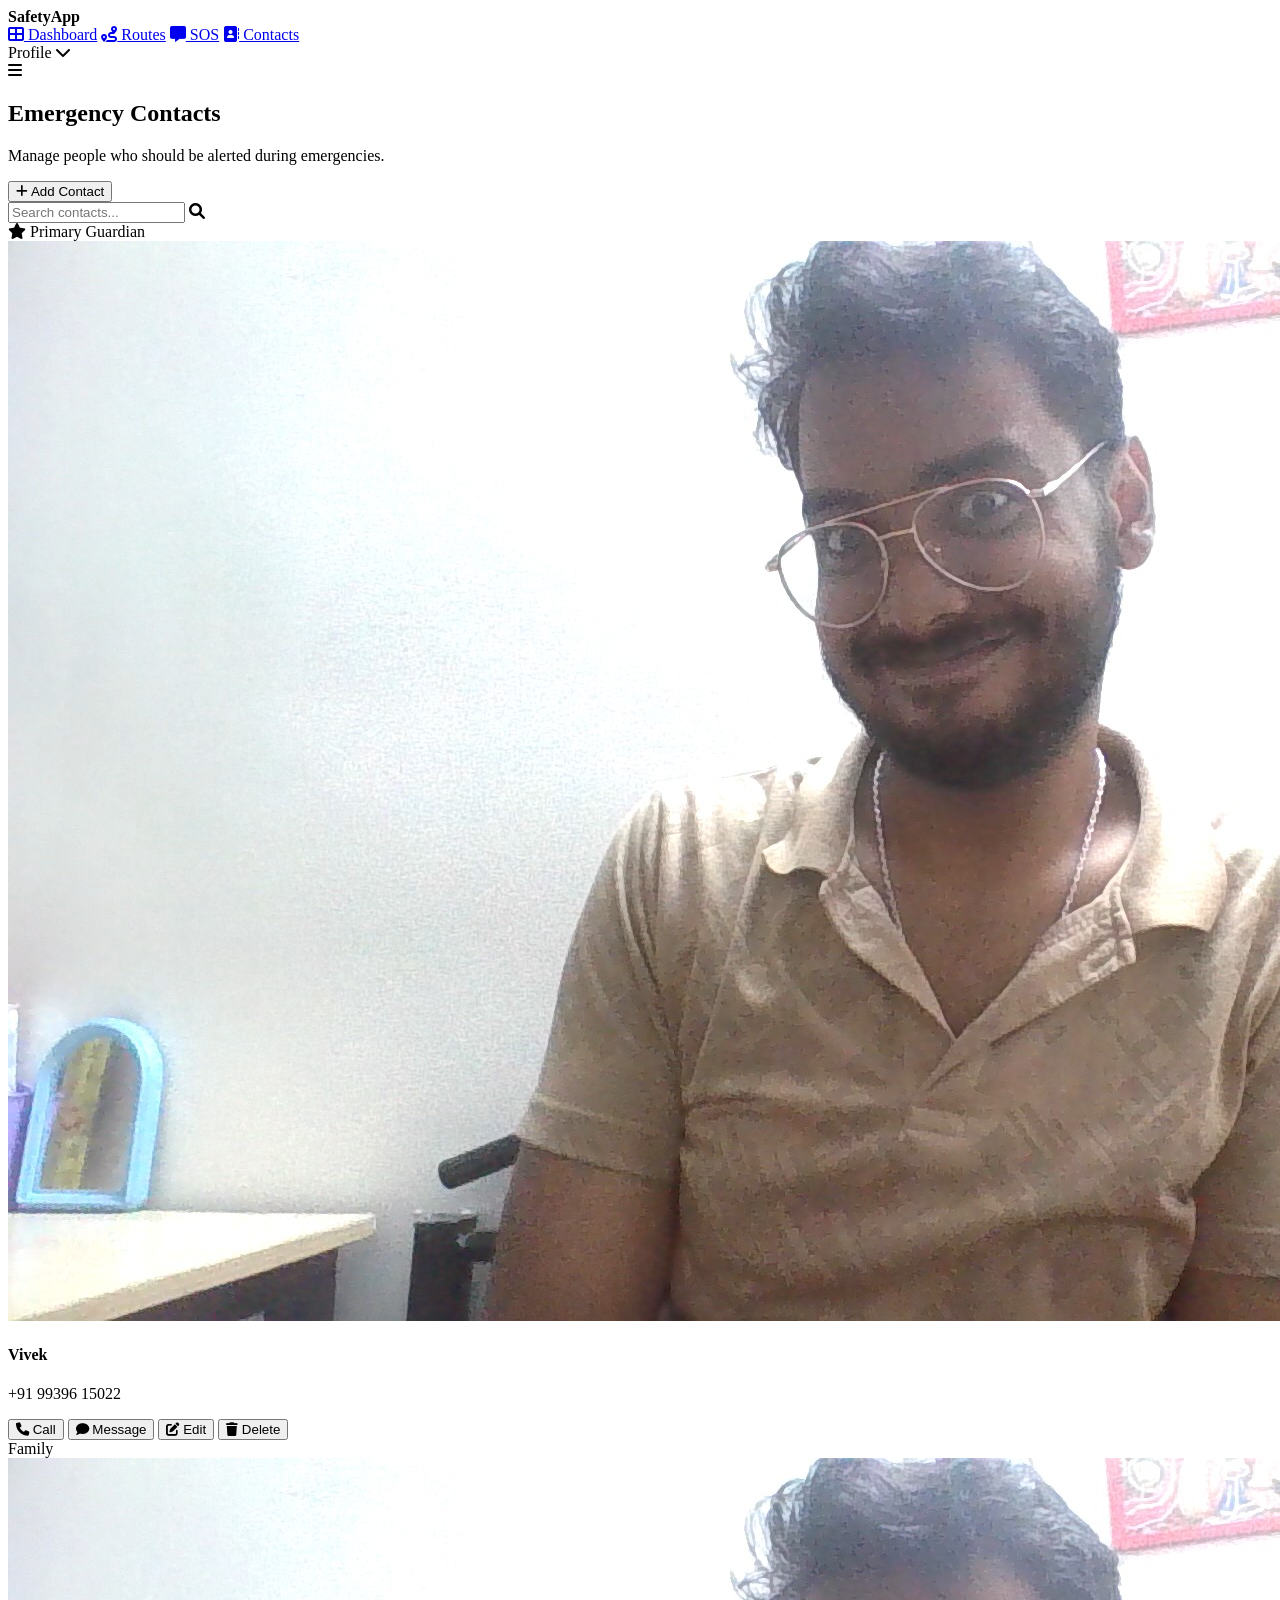
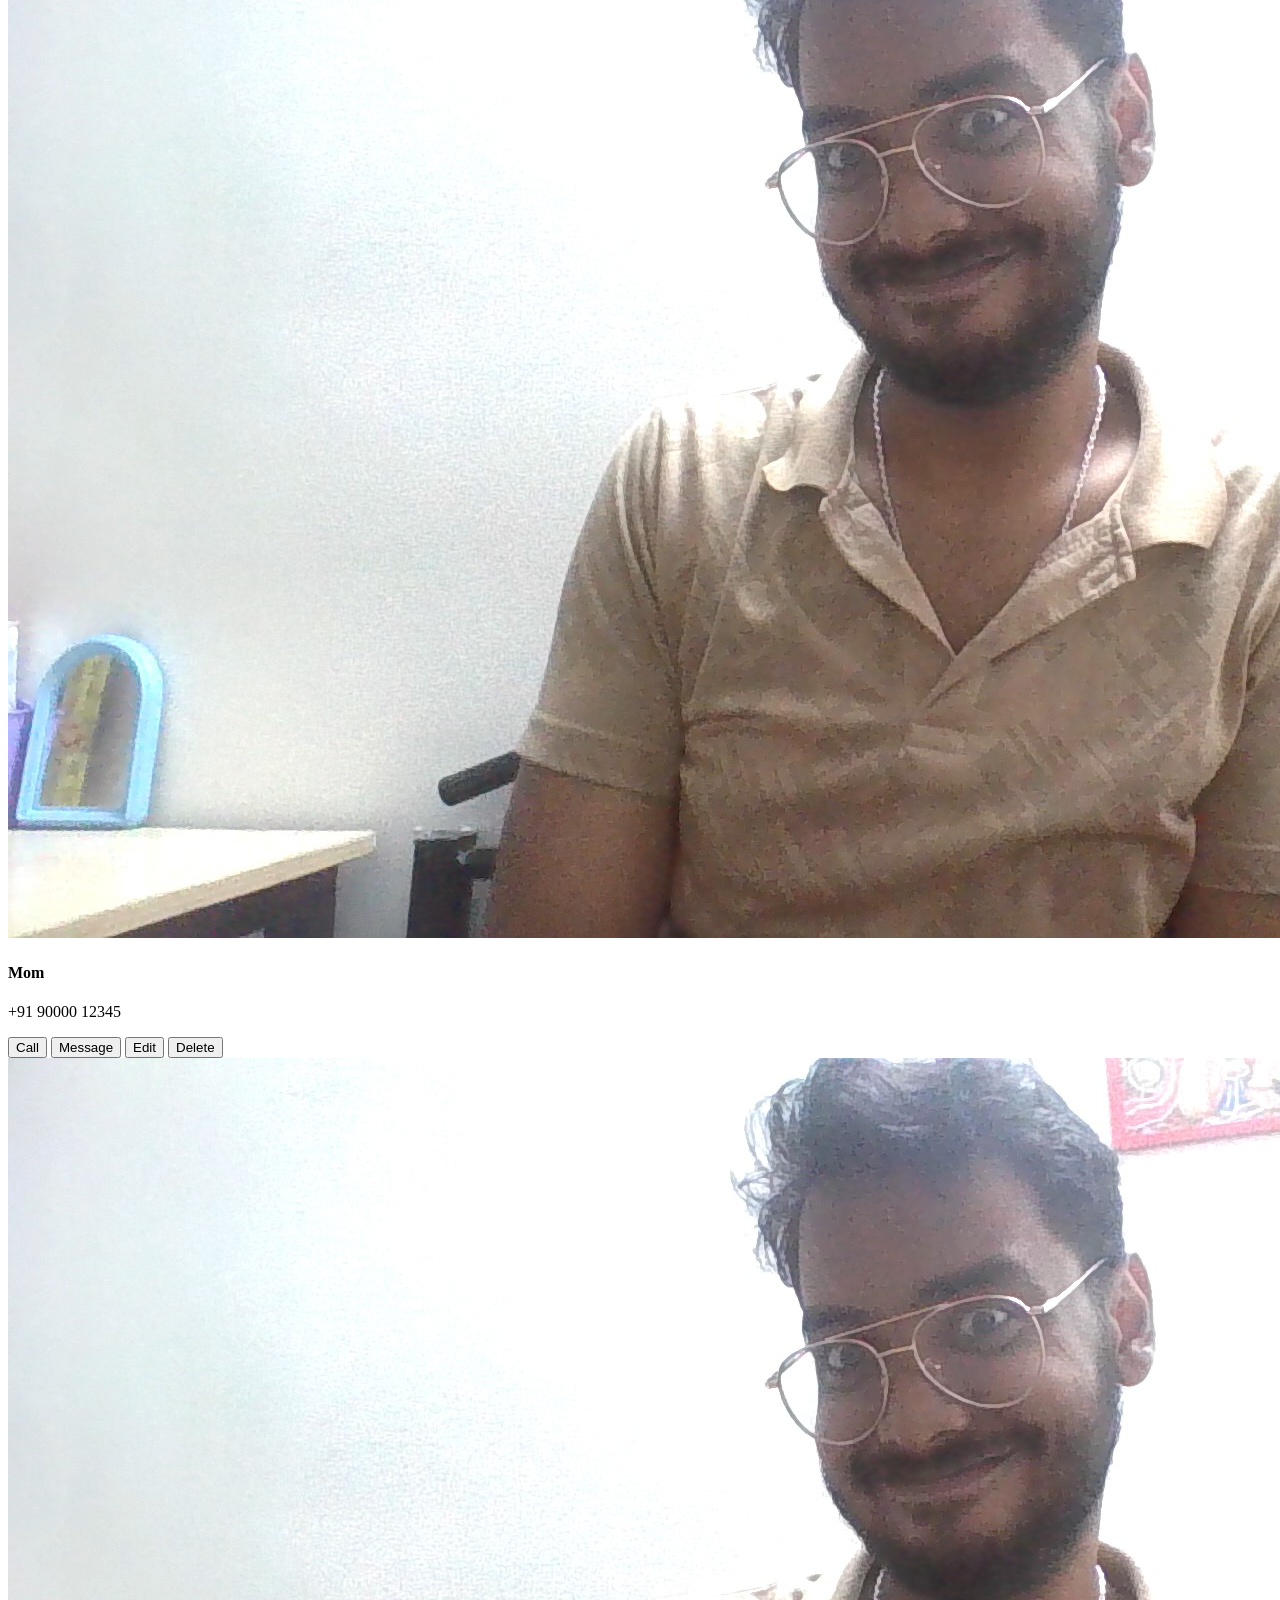
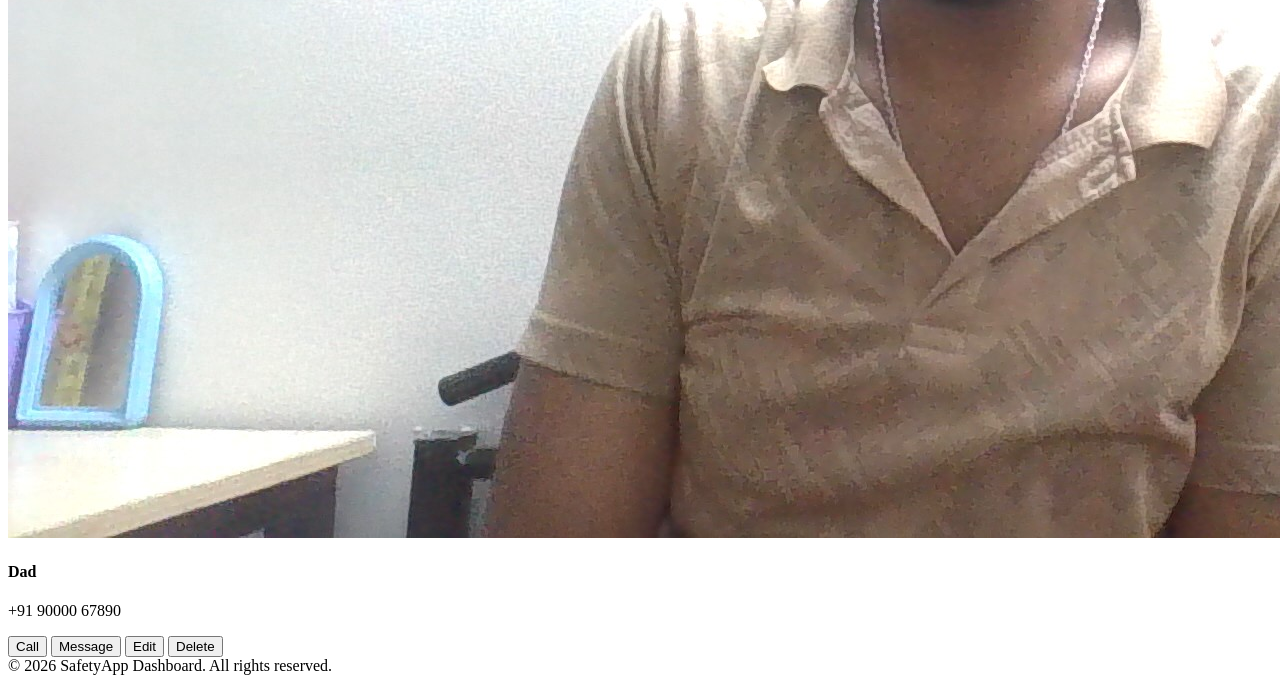
==== frontend/pages/Contacts.html @ 90643b85 "Updated Theme Renamed 3 files - of vivek and 1 file of shraddha" ====
<!DOCTYPE html>
<html lang="en">
<head>
    <meta charset="UTF-8">
    <meta name="viewport" content="width=device-width, initial-scale=1.0">
    <title>Emergency Contacts Dashboard</title>
    <link href="https://fonts.googleapis.com/css2?family=Inter:wght@400;500;600&display=swap" rel="stylesheet">
    <link rel="stylesheet" href="https://cdnjs.cloudflare.com/ajax/libs/font-awesome/6.0.0/css/all.min.css">
    <link rel="stylesheet" href="../css/style2.css">
</head>
<body>

    <header>
        <div class="logo"><strong>SafetyApp</strong></div>
        <nav class="nav-links" id="navMenu">
            <a href="#"><i class="fas fa-th-large"></i> Dashboard</a>
            <a href="#"><i class="fas fa-route"></i> Routes</a>
            <a href="#"><i class="fas fa-comment-alt"></i> SOS</a>
            <a href="#" class="active"><i class="fas fa-address-book"></i> Contacts</a>
        </nav>
        <div class="profile">Profile <i class="fas fa-chevron-down"></i></div>
        
        <div class="menu-toggle" onclick="toggleMenu()"><i class="fas fa-bars"></i></div>
    </header>

    <main class="container">
        <section class="page-header">
            <h1>Emergency Contacts</h1>
            <p>Manage people who should be alerted during emergencies.</p>
        </section>

        <div class="toolbar">
            <button class="btn-add"><i class="fas fa-plus"></i> Add Contact</button>
            <div class="search-container">
                <input type="text" id="searchInput" placeholder="Search contacts..." onkeyup="filterContacts()">
                <i class="fas fa-search"></i>
            </div>
        </div>

        <div class="contact-group">
            <div class="group-header">
                <i class="fas fa-star primary-star"></i> Primary Guardian
            </div>
            <div class="contact-row contact-item">
                <div class="contact-info">
                    <img src="../resources/image.jpg" alt="John" class="avatar">
                    <div class="details">
                        <h4 class="name">Vivek</h4>
                        <p>+91 99396 15022</p>
                    </div>
                </div>
                <div class="actions">
                    <button class="btn btn-blue"><i class="fas fa-phone"></i> Call</button>
                    <button class="btn btn-blue"><i class="fas fa-comment"></i> Message</button>
                    <button class="btn btn-outline"><i class="fas fa-edit"></i> Edit</button>
                    <button class="btn btn-delete"><i class="fas fa-trash"></i> Delete</button>
                </div>
            </div>
        </div>

        <div class="contact-group">
            <div class="group-header">Family</div>
            <div class="contact-row contact-item">
                <div class="contact-info">
                    <img src="../resources/image.jpg" alt="Mom" class="avatar">
                    <div class="details">
                        <h4 class="name">Mom</h4>
                        <p>+91 90000 12345</p>
                    </div>
                </div>
                <div class="actions">
                    <button class="btn btn-blue">Call</button>
                    <button class="btn btn-blue">Message</button>
                    <button class="btn btn-outline">Edit</button>
                    <button class="btn btn-delete">Delete</button>
                </div>
            </div>
            <div class="contact-row contact-item">
                <div class="contact-info">
                    <img src="../resources/image.jpg" alt="Dad" class="avatar">
                    <div class="details">
                        <h4 class="name">Dad</h4>
                        <p>+91 90000 67890</p>
                    </div>
                </div>
                <div class="actions">
                    <button class="btn btn-blue">Call</button>
                    <button class="btn btn-blue">Message</button>
                    <button class="btn btn-outline">Edit</button>
                    <button class="btn btn-delete">Delete</button>
                </div>
            </div>
        </div>
        
    </main>

    <footer>
        &copy; 2026 SafetyApp Dashboard. All rights reserved.
    </footer>

    <script src="../Scripts/script.js"></script>
</body>
</html>
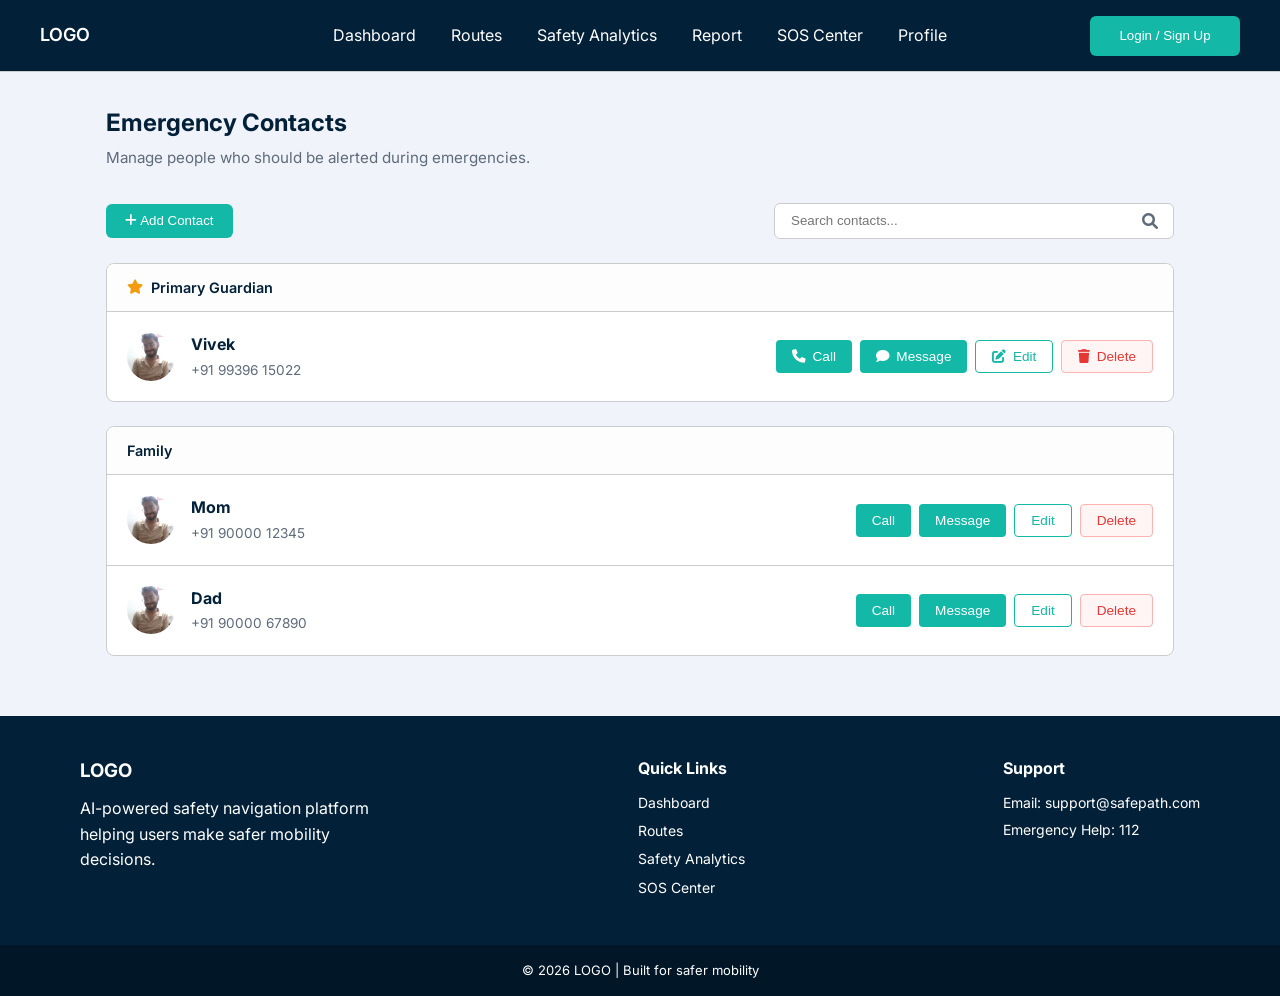
==== commit b535ad33: "Adding new pages" ====
--- a/frontend/pages/Contacts.html
+++ b/frontend/pages/Contacts.html
@@ -6,21 +6,21 @@
     <title>Emergency Contacts Dashboard</title>
     <link href="https://fonts.googleapis.com/css2?family=Inter:wght@400;500;600&display=swap" rel="stylesheet">
     <link rel="stylesheet" href="https://cdnjs.cloudflare.com/ajax/libs/font-awesome/6.0.0/css/all.min.css">
-    <link rel="stylesheet" href="../css/style2.css">
+    <link rel="stylesheet" href="../css/Contacts.css">
 </head>
 <body>
 
-    <header>
-        <div class="logo"><strong>SafetyApp</strong></div>
-        <nav class="nav-links" id="navMenu">
-            <a href="#"><i class="fas fa-th-large"></i> Dashboard</a>
-            <a href="#"><i class="fas fa-route"></i> Routes</a>
-            <a href="#"><i class="fas fa-comment-alt"></i> SOS</a>
-            <a href="#" class="active"><i class="fas fa-address-book"></i> Contacts</a>
+    <header class="header">
+        <div id="logo">LOGO</div>
+        <nav class="Nav">
+            <a href="dashboard.html">Dashboard</a>
+            <a href="route-analysis.html">Routes</a>
+            <a href="safteyanalysis.html">Safety Analytics</a>
+            <a href="report.html">Report</a>
+            <a href="sos-center.html">SOS Center</a>
+            <a href="profile.html">Profile</a>
         </nav>
-        <div class="profile">Profile <i class="fas fa-chevron-down"></i></div>
-        
-        <div class="menu-toggle" onclick="toggleMenu()"><i class="fas fa-bars"></i></div>
+        <button class="loginbtn">Login / Sign Up</button>
     </header>
 
     <main class="container">
@@ -94,8 +94,32 @@
         
     </main>
 
-    <footer>
-        &copy; 2026 SafetyApp Dashboard. All rights reserved.
+    <footer class="footer">
+        <div class="footer_container">
+            <div class="footer_brand">
+                <h3>LOGO</h3>
+                <p>AI-powered safety navigation platform helping users make safer mobility decisions.</p>
+            </div>
+            <div class="footer_links">
+                <h4>Quick Links</h4>
+                <a href="index.html">Dashboard</a>
+                <a href="#">Routes</a>
+                <a href="#">Safety Analytics</a>
+                <a href="sos-center.html">SOS Center</a>
+            </div>
+
+            <div class="footer_support">
+                <h4>Support</h4>
+                <p>Email: support@safepath.com</p>
+                <p>Emergency Help: 112</p>
+            </div>
+
+        </div>
+
+        <div class="footer_bottom">
+            <p>© 2026 LOGO | Built for safer mobility</p>
+        </div>
+
     </footer>
 
     <script src="../Scripts/script.js"></script>
--- a/frontend/css/Contacts.css
+++ b/frontend/css/Contacts.css
@@ -0,0 +1,326 @@
+:root {
+    --primary-blue: #14B8A6;
+    --bg-light: #F0F4FA;
+    --text-dark: #022038;
+    --text-muted: #5F6B7A;
+    --border-color: #ccc;
+    --white: #ffffff;
+    --danger: #E53935;
+}
+
+* {
+    box-sizing: border-box;
+    margin: 0;
+    padding: 0;
+}
+
+body {
+    font-family: 'Inter', sans-serif;
+    background-color: var(--bg-light);
+    color: var(--text-dark);
+    line-height: 1.6;
+}
+
+header {
+    background: var(--white);
+    border-bottom: 1px solid var(--border-color);
+    padding: 1rem 5%;
+    display: flex;
+    justify-content: space-between;
+    align-items: center;
+    position: sticky;
+    top: 0;
+    z-index: 1000;
+}
+
+.nav-links {
+    display: flex;
+    gap: 2rem;
+}
+
+.nav-links a {
+    text-decoration: none;
+    color: var(--text-dark);
+    font-weight: 500;
+    display: flex;
+    align-items: center;
+    gap: 0.5rem;
+}
+
+.nav-links a:hover, .nav-links a.active {
+    color: var(--primary-blue);
+}
+
+.menu-toggle {
+    display: none;
+    font-size: 1.5rem;
+    cursor: pointer;
+}
+
+.container {
+    max-width: 1100px;
+    margin: 2rem auto;
+    padding: 0 1rem;
+}
+
+.page-header {
+    margin-bottom: 2rem;
+}
+
+.page-header h1 {
+    font-size: 1.5rem;
+    margin-bottom: 0.25rem;
+}
+
+.page-header p {
+    color: var(--text-muted);
+    font-size: 0.95rem;
+}
+
+.toolbar {
+    display: flex;
+    justify-content: space-between;
+    align-items: center;
+    margin-bottom: 1.5rem;
+    gap: 1rem;
+    flex-wrap: wrap;
+}
+
+.btn-add {
+    background: var(--primary-blue);
+    color: white;
+    border: none;
+    padding: 0.6rem 1.2rem;
+    border-radius: 6px;
+    font-weight: 500;
+    cursor: pointer;
+    transition: opacity 0.2s;
+}
+
+.search-container {
+    position: relative;
+    flex-grow: 1;
+    max-width: 400px;
+}
+
+.search-container input {
+    width: 100%;
+    padding: 0.6rem 2.5rem 0.6rem 1rem;
+    border: 1px solid var(--border-color);
+    border-radius: 6px;
+    outline: none;
+}
+
+.search-container i {
+    position: absolute;
+    right: 1rem;
+    top: 50%;
+    transform: translateY(-50%);
+    color: var(--text-muted);
+}
+
+.contact-group {
+    background: var(--white);
+    border: 1px solid var(--border-color);
+    border-radius: 8px;
+    margin-bottom: 1.5rem;
+    overflow: hidden;
+}
+
+.group-header {
+    padding: 0.75rem 1.25rem;
+    background: #fdfdfd;
+    border-bottom: 1px solid var(--border-color);
+    font-weight: 600;
+    font-size: 0.9rem;
+    display: flex;
+    align-items: center;
+    gap: 0.5rem;
+}
+
+.primary-star { color: #f39c12; }
+
+.contact-row {
+    display: flex;
+    align-items: center;
+    padding: 1.25rem;
+    border-bottom: 1px solid var(--border-color);
+    flex-wrap: wrap;
+    gap: 1rem;
+}
+
+.contact-row:last-child { border-bottom: none; }
+
+.contact-info {
+    display: flex;
+    align-items: center;
+    gap: 1rem;
+    flex: 1;
+    min-width: 200px;
+}
+
+.avatar {
+    width: 48px;
+    height: 48px;
+    border-radius: 50%;
+    background: #ddd;
+    object-fit: cover;
+}
+
+.details h4 { font-size: 1rem; margin-bottom: 2px; }
+.details p { font-size: 0.85rem; color: var(--text-muted); }
+
+.actions {
+    display: flex;
+    gap: 0.5rem;
+    flex-wrap: wrap;
+}
+
+.btn {
+    padding: 0.5rem 1rem;
+    border-radius: 4px;
+    font-size: 0.85rem;
+    font-weight: 500;
+    cursor: pointer;
+    border: 1px solid var(--border-color);
+    display: flex;
+    align-items: center;
+    gap: 0.4rem;
+    transition: background 0.2s;
+}
+
+.btn-blue { background: var(--primary-blue); color: white; border: none; }
+.btn-outline { background: var(--white); color: var(--primary-blue); border: 1px solid var(--primary-blue); }
+.btn-delete { color: var(--danger); background: #fff5f5; border: 1px solid #feb2b2; }
+
+/* ===== Footer ===== */
+
+.footer{
+background:#022038;
+color:white;
+margin-top:60px;
+}
+
+.footer_container{
+display:flex;
+justify-content:space-between;
+padding:40px 80px;
+flex-wrap:wrap;
+gap:40px;
+}
+
+.footer_brand{
+max-width:300px;
+}
+
+.footer_brand h3{
+margin-bottom:10px;
+}
+
+.footer_links{
+display:flex;
+flex-direction:column;
+}
+
+.footer_links h4{
+margin-bottom:10px;
+}
+
+.footer_links a{
+color:white;
+text-decoration:none;
+margin-bottom:6px;
+font-size:14px;
+}
+
+.footer_links a:hover{
+color:#14B8A6;
+}
+
+.footer_support h4{
+margin-bottom:10px;
+}
+
+.footer_support p{
+font-size:14px;
+margin-bottom:5px;
+}
+
+.footer_bottom{
+text-align:center;
+padding:15px;
+background:#011626;
+font-size:13px;
+}
+
+@media (max-width: 768px) {
+    .nav-links {
+        display: none;
+        flex-direction: column;
+        position: absolute;
+        top: 60px;
+        left: 0;
+        width: 100%;
+        background: white;
+        padding: 1rem;
+        box-shadow: 0 4px 6px rgba(0,0,0,0.05);
+    }
+    .nav-links.active { display: flex; }
+    .menu-toggle { display: block; }
+    .contact-row { flex-direction: column; align-items: flex-start; }
+    .actions { width: 100%; justify-content: space-between; }
+    .btn { flex: 1; justify-content: center; }
+}
+
+/* ===== Navbar from Dashboard ===== */
+.header{
+background:#022038;
+height:72px;
+display:flex;
+align-items:center;
+justify-content:center;
+position:relative;
+z-index: 1000;
+}
+
+#logo{
+color:white;
+font-size:18px;
+font-weight:600;
+position:absolute;
+left:40px;
+}
+
+.Nav{
+display:flex;
+gap:35px;
+}
+
+.Nav a{
+text-decoration:none;
+color:white;
+font-size:16px;
+transition:0.2s;
+}
+
+.Nav a:hover{
+color:#14B8A6;
+}
+
+.loginbtn{
+position:absolute;
+right:40px;
+width:150px;
+height:40px;
+background:#14B8A6;
+border:none;
+border-radius:6px;
+color:white;
+cursor:pointer;
+}
+
+@media(max-width:900px){
+.Nav{
+display:none;
+}
+}
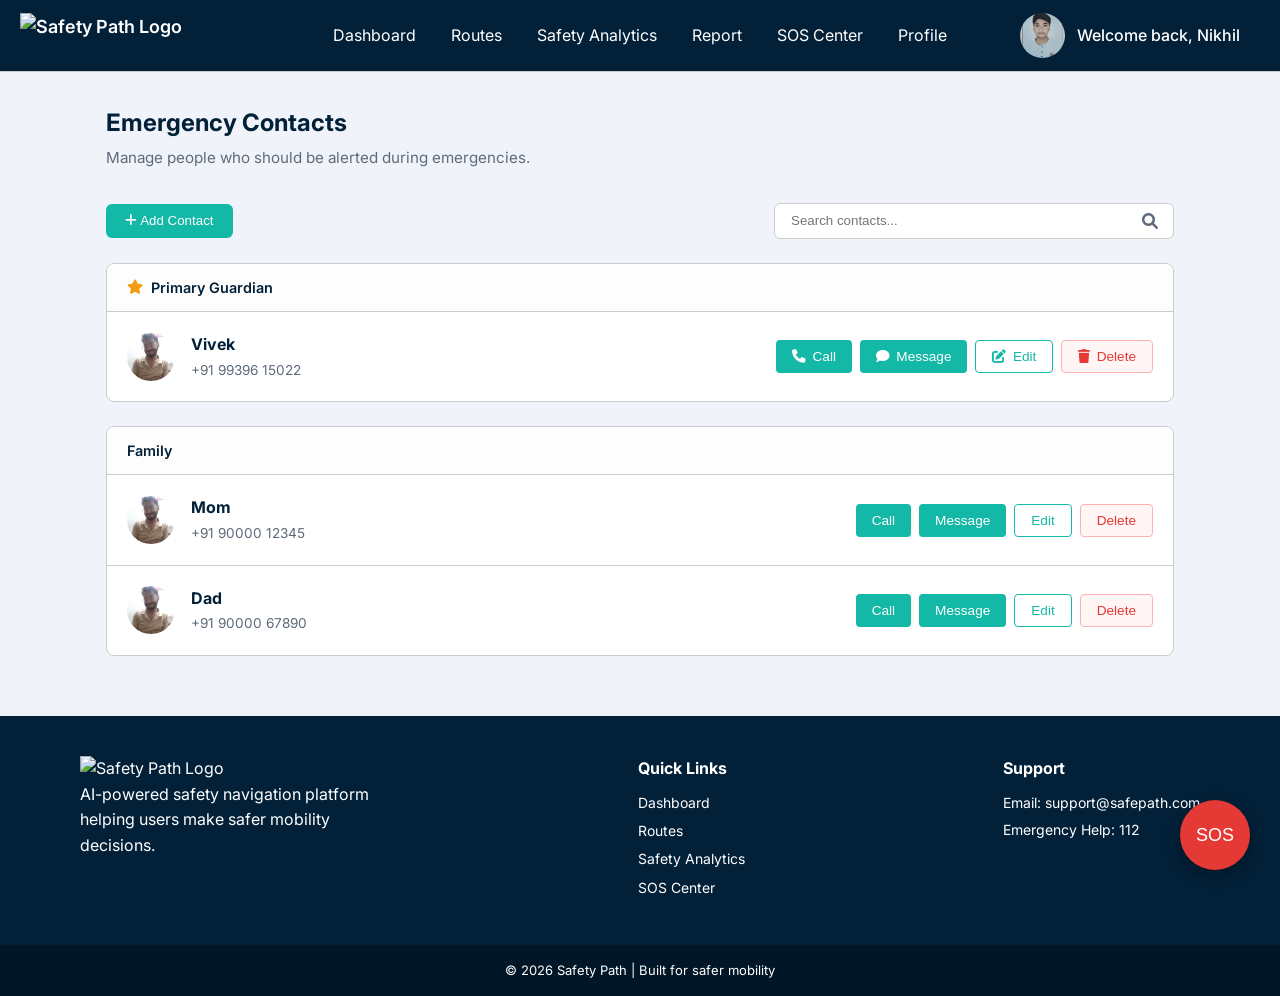
==== commit d6e15851: "Final Frontend" ====
--- a/frontend/pages/Contacts.html
+++ b/frontend/pages/Contacts.html
@@ -7,11 +7,13 @@
     <link href="https://fonts.googleapis.com/css2?family=Inter:wght@400;500;600&display=swap" rel="stylesheet">
     <link rel="stylesheet" href="https://cdnjs.cloudflare.com/ajax/libs/font-awesome/6.0.0/css/all.min.css">
     <link rel="stylesheet" href="../css/Contacts.css">
+    <link rel="stylesheet" href="../css/floating_sos.css">
+    <link rel="stylesheet" href="../css/nav_profile.css">
 </head>
 <body>
 
     <header class="header">
-        <div id="logo">LOGO</div>
+        <img id="logo" src="../resources/logo.png" alt="Safety Path Logo">
         <nav class="Nav">
             <a href="dashboard.html">Dashboard</a>
             <a href="route-analysis.html">Routes</a>
@@ -20,7 +22,14 @@
             <a href="sos-center.html">SOS Center</a>
             <a href="profile.html">Profile</a>
         </nav>
-        <button class="loginbtn">Login / Sign Up</button>
+                <div class="user-profile">
+            <img src="../resources/nikhil.jpg" alt="User Profile" class="profile-pic">
+                        <span class="user-name">Welcome back, Nikhil</span>
+            <div class="profile-dropdown">
+
+                <a href="login.html">Log Out</a>
+            </div>
+        </div>
     </header>
 
     <main class="container">
@@ -97,7 +106,7 @@
     <footer class="footer">
         <div class="footer_container">
             <div class="footer_brand">
-                <h3>LOGO</h3>
+                <img src="../resources/logo.png" alt="Safety Path Logo" class="footer_brand_logo">
                 <p>AI-powered safety navigation platform helping users make safer mobility decisions.</p>
             </div>
             <div class="footer_links">
@@ -117,11 +126,13 @@
         </div>
 
         <div class="footer_bottom">
-            <p>© 2026 LOGO | Built for safer mobility</p>
+            <p>© 2026 Safety Path | Built for safer mobility</p>
         </div>
 
     </footer>
 
     <script src="../Scripts/script.js"></script>
+    <script src="../Scripts/nav.js"></script>
+    <button class="floating_sos" onclick="alert('SOS Triggered! Location and audio shared with emergency contacts.')">SOS</button>
 </body>
 </html>
--- a/frontend/css/Contacts.css
+++ b/frontend/css/Contacts.css
@@ -288,7 +288,7 @@
 font-size:18px;
 font-weight:600;
 position:absolute;
-left:40px;
+left: 20px;
 }
 
 .Nav{
@@ -319,8 +319,61 @@
 cursor:pointer;
 }
 
+/* New styles for menu toggle */
+.menu-toggle {
+    display: none;
+    font-size: 24px;
+    color: white;
+    cursor: pointer;
+    position: absolute;
+    left: 20px;
+    z-index: 1001;
+}
+
 @media(max-width:900px){
+
+.header {
+    justify-content: center;
+}
+
+.menu-toggle {
+    display: block;
+}
+
 .Nav{
-display:none;
-}
-}+    display:flex;
+    flex-direction: column;
+    position: absolute;
+    top: 72px;
+    left: -100%;
+    width: 250px;
+    height: calc(100vh - 72px);
+    background: #022038;
+    padding: 20px;
+    gap: 20px;
+    transition: 0.3s;
+    z-index: 1000;
+}
+
+.Nav.active {
+    left: 0;
+}
+
+.loginbtn{
+    display: none;
+}
+
+.footer_container {
+    flex-direction: column;
+    padding: 40px 20px;
+    gap: 30px;
+}
+
+}
+
+/* Logo Image Styling */
+#logo, .footer_brand_logo, img.logo {
+    height: 45px;
+    width: auto;
+    object-fit: contain;
+}
--- a/frontend/css/floating_sos.css
+++ b/frontend/css/floating_sos.css
@@ -0,0 +1,24 @@
+/* Floating SOS Common Style */
+.floating_sos {
+    position: fixed;
+    bottom: 30px;
+    right: 30px;
+    background: #E53935;
+    color: white;
+    border: none;
+    width: 70px;
+    height: 70px;
+    border-radius: 50%;
+    font-size: 18px;
+    cursor: pointer;
+    box-shadow: 0 5px 15px rgba(0, 0, 0, 0.3);
+    z-index: 1000;
+}
+
+
+/* Logo Image Styling */
+#logo, .footer_brand_logo, img.logo {
+    height: 45px;
+    width: auto;
+    object-fit: contain;
+}
--- a/frontend/css/nav_profile.css
+++ b/frontend/css/nav_profile.css
@@ -0,0 +1,98 @@
+.user-profile {
+    display: flex;
+    align-items: center;
+    gap: 12px;
+    position: absolute;
+    right: 40px;
+    cursor: pointer;
+}
+
+.user-profile .profile-pic {
+    width: 45px;
+    height: 45px;
+    border-radius: 50%;
+    object-fit: cover;
+}
+
+.user-profile .user-name {
+    color: white;
+    font-size: 16px;
+    font-weight: 500;
+}
+
+/* User Profile Dropdown Menu */
+.profile-dropdown {
+    display: none;
+    position: absolute;
+    top: 55px; /* Adjust depending on header height */
+    right: 0;
+    background: #ffffff;
+    border-radius: 8px;
+    box-shadow: 0 4px 12px rgba(0, 0, 0, 0.15);
+    flex-direction: column;
+    min-width: 160px;
+    overflow: hidden;
+    z-index: 1000;
+}
+
+.profile-dropdown.active {
+    display: flex;
+}
+
+.profile-dropdown a {
+    padding: 12px 20px;
+    text-decoration: none;
+    color: #4B5563; /* Text color matching design pattern */
+    font-size: 15px;
+    transition: background 0.2s, color 0.2s;
+    font-family: 'Inter', sans-serif;
+}
+
+.profile-dropdown a:hover {
+    background: #F3F4F6;
+    color: #14B8A6; /* Primary color */
+}
+
+/* Add a tiny separator if needed */
+.profile-dropdown a:not(:last-child) {
+    border-bottom: 1px solid #E5E7EB;
+}
+
+@media(max-width:900px) {
+    .user-profile {
+        display: none;
+    }
+}
+
+/* Global Button Responsiveness */
+button, .btn {
+    transition: transform 0.2s cubic-bezier(0.4, 0, 0.2, 1), filter 0.2s ease, background-color 0.2s ease !important;
+    cursor: pointer !important;
+    -webkit-tap-highlight-color: transparent;
+}
+
+button:hover, .btn:hover {
+    transform: translateY(-2px);
+    filter: brightness(1.08);
+}
+
+button:active, .btn:active {
+    transform: translateY(1px) scale(0.96);
+    filter: brightness(0.95);
+}
+
+@media (max-width: 768px) {
+    button, .btn {
+        touch-action: manipulation;
+    }
+}
+
+
+
+
+/* Logo Image Styling */
+#logo, .footer_brand_logo, img.logo {
+    height: 45px;
+    width: auto;
+    object-fit: contain;
+}
